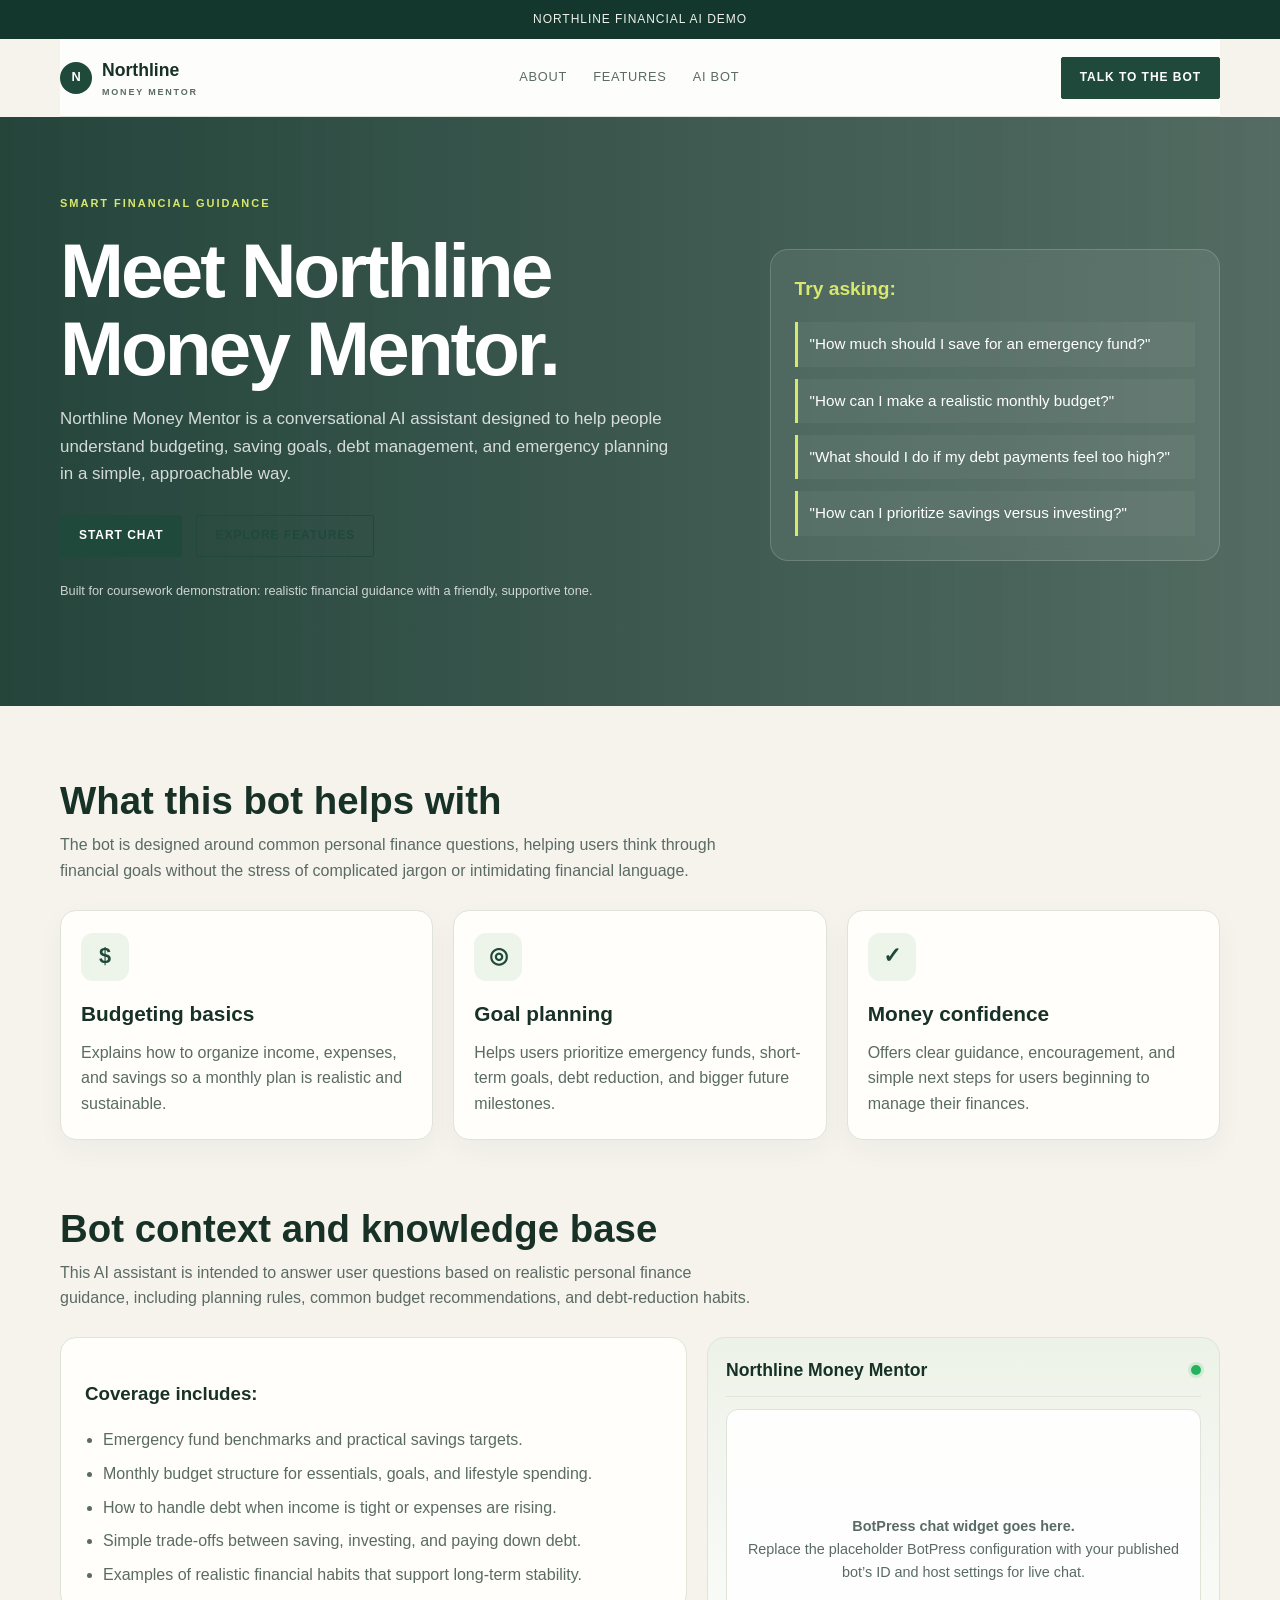
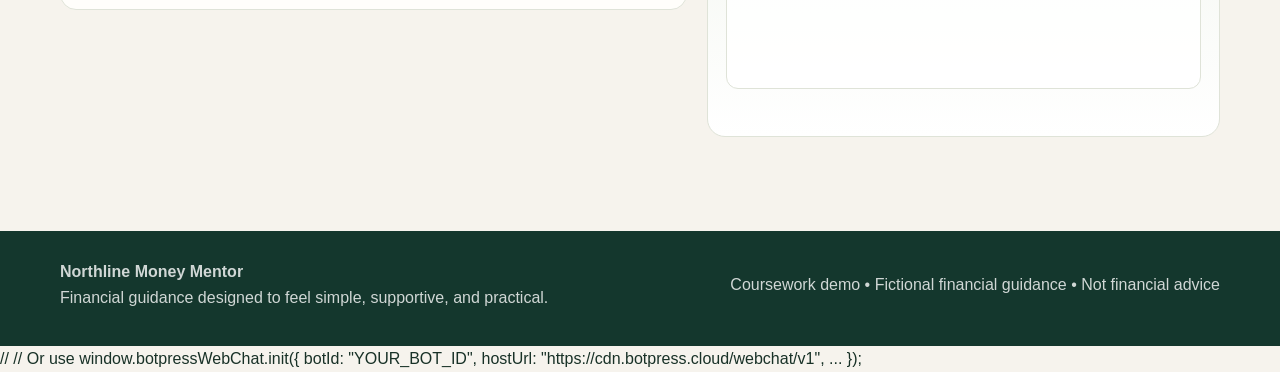
==== mybot.html @ 4130ef94 "Add website files" ====
<!doctype html>
<html lang="en">
<head>
  <meta charset="utf-8">
  <meta name="viewport" content="width=device-width, initial-scale=1">
  <meta name="description" content="Northline Money Mentor is a financial planning chatbot that helps users explore budgeting, emergency funds, savings goals, and debt planning.">
  <title>Northline Money Mentor | AI Budget Assistant</title>
  <style>
    :root {
      --paper: #f6f3ed;
      --white: #fffefb;
      --ink: #183127;
      --muted: #5a6b64;
      --green: #1f493a;
      --green-deep: #14372d;
      --lime: #d8e86d;
      --sand: #e9ece3;
      --rust: #b75f45;
      --line: #dfe3d8;
    }
    * { box-sizing: border-box; }
    body {
      margin: 0;
      font-family: Arial, Helvetica, sans-serif;
      background: var(--paper);
      color: var(--ink);
      line-height: 1.6;
    }
    a { color: inherit; text-decoration: none; }
    .wrap {
      width: min(1160px, calc(100% - 48px));
      margin: 0 auto;
    }
    .topbar {
      background: var(--green-deep);
      color: #edf1ea;
      text-align: center;
      padding: 10px 16px;
      font-size: 12px;
      letter-spacing: .08em;
      text-transform: uppercase;
    }
    .nav {
      display: flex;
      align-items: center;
      justify-content: space-between;
      min-height: 78px;
      gap: 16px;
      border-bottom: 1px solid var(--line);
      background: rgba(255,255,255,.78);
      backdrop-filter: blur(4px);
    }
    .brand {
      display: inline-flex;
      align-items: center;
      gap: 10px;
      font-weight: 700;
      font-size: 1.1rem;
    }
    .brand-mark {
      display: inline-grid;
      place-items: center;
      width: 32px;
      height: 32px;
      border-radius: 50%;
      background: var(--green);
      color: #fff;
      font-size: 0.8rem;
      font-weight: 700;
    }
    .brand small {
      display: block;
      color: var(--muted);
      font-size: 9px;
      letter-spacing: 1.8px;
      text-transform: uppercase;
      font-weight: 700;
    }
    .nav-links {
      display: flex;
      gap: 26px;
      align-items: center;
      color: var(--muted);
      font-size: 0.8rem;
      text-transform: uppercase;
      letter-spacing: .06em;
    }
    .nav-links a:hover { color: var(--rust); }
    .button {
      display: inline-flex;
      align-items: center;
      justify-content: center;
      padding: 0 18px;
      min-height: 42px;
      background: var(--green);
      color: white;
      border: 1px solid var(--green);
      border-radius: 2px;
      font-size: 12px;
      font-weight: 700;
      letter-spacing: .08em;
      text-transform: uppercase;
    }
    .button.secondary {
      background: transparent;
      color: var(--green);
    }
    .hero {
      position: relative;
      background: linear-gradient(90deg, rgba(20,55,45,.93), rgba(20,55,45,.72)), url('https://images.unsplash.com/photo-1554224155-8d04cb21cd6c?auto=format&fit=crop&w=1800&q=80') center/cover no-repeat;
      color: white;
      overflow: hidden;
    }
    .hero-inner {
      display: grid;
      grid-template-columns: 1.2fr .8fr;
      align-items: center;
      gap: 34px;
      padding: 78px 0 92px;
    }
    .eyebrow {
      color: var(--lime);
      text-transform: uppercase;
      letter-spacing: .18em;
      font-size: 11px;
      font-weight: 700;
      margin-bottom: 18px;
    }
    h1 {
      margin: 0 0 18px;
      font-size: clamp(2.75rem, 6vw, 5rem);
      line-height: 1.02;
      letter-spacing: -0.04em;
    }
    .lead {
      max-width: 620px;
      color: rgba(255,255,255,.8);
      font-size: 1.06rem;
      margin-bottom: 28px;
    }
    .hero-actions {
      display: flex;
      flex-wrap: wrap;
      gap: 14px;
      margin-bottom: 24px;
    }
    .mini-note {
      color: rgba(255,255,255,.76);
      font-size: 0.8rem;
    }
    .hero-panel {
      background: rgba(255,255,255,.08);
      border: 1px solid rgba(255,255,255,.16);
      padding: 24px;
      border-radius: 18px;
      backdrop-filter: blur(6px);
    }
    .hero-panel h2 {
      margin: 0 0 18px;
      font-size: 1.2rem;
      color: var(--lime);
    }
    .sample-ask {
      display: grid;
      gap: 12px;
      margin: 0;
      padding: 0;
      list-style: none;
      color: white;
      font-size: 0.95rem;
    }
    .sample-ask li {
      padding: 10px 12px;
      border-left: 3px solid var(--lime);
      background: rgba(255,255,255,.04);
    }
    main { padding: 58px 0 20px; }
    .section { padding: 16px 0 52px; }
    .section-header {
      margin-bottom: 26px;
    }
    .section-header h2 {
      margin: 0 0 10px;
      font-size: clamp(2rem, 3vw, 3rem);
      line-height: 1.1;
    }
    .section-header p {
      max-width: 700px;
      margin: 0;
      color: var(--muted);
      font-size: 1rem;
    }
    .feature-grid {
      display: grid;
      grid-template-columns: repeat(3, minmax(0, 1fr));
      gap: 20px;
    }
    .card {
      background: var(--white);
      border: 1px solid var(--line);
      border-radius: 16px;
      padding: 22px 20px;
      box-shadow: 0 10px 28px rgba(27,50,40,.04);
    }
    .card .icon {
      display: inline-grid;
      place-items: center;
      width: 48px;
      height: 48px;
      margin-bottom: 16px;
      border-radius: 12px;
      background: #edf4ea;
      color: var(--green);
      font-size: 1.35rem;
      font-weight: 700;
    }
    .card h3 {
      margin: 0 0 10px;
      font-size: 1.3rem;
    }
    .card p {
      margin: 0;
      color: var(--muted);
    }
    .content-grid {
      display: grid;
      grid-template-columns: 1.1fr .9fr;
      gap: 20px;
      align-items: start;
    }
    .list-panel {
      background: var(--white);
      border: 1px solid var(--line);
      border-radius: 16px;
      padding: 22px 24px;
    }
    .list-panel ul {
      margin: 18px 0 0;
      padding-left: 18px;
      color: var(--muted);
    }
    .list-panel li + li { margin-top: 8px; }
    .bot-box {
      background: linear-gradient(180deg, #edf2e8, #ffffff);
      border: 1px solid var(--line);
      border-radius: 18px;
      padding: 18px;
      min-height: 400px;
    }
    .bot-box-header {
      display: flex;
      justify-content: space-between;
      align-items: center;
      gap: 18px;
      margin-bottom: 12px;
      padding-bottom: 12px;
      border-bottom: 1px solid var(--line);
    }
    .bot-box-header h3 {
      margin: 0;
      font-size: 1.1rem;
    }
    .status-dot {
      display: inline-block;
      width: 10px;
      height: 10px;
      background: #26b25d;
      border-radius: 50%;
      box-shadow: 0 0 0 3px rgba(38,178,93,.15);
    }
    .chat-shell {
      background: rgba(255,255,255,.9);
      border: 1px solid var(--line);
      border-radius: 12px;
      padding: 10px;
      min-height: 280px;
      display: flex;
      align-items: center;
      justify-content: center;
      text-align: center;
      color: var(--muted);
      font-size: 0.9rem;
    }
    footer {
      background: var(--green-deep);
      color: rgba(255,255,255,.8);
      padding: 28px 0 36px;
      margin-top: 22px;
    }
    .footer-wrap {
      display: flex;
      justify-content: space-between;
      gap: 18px;
      align-items: center;
      flex-wrap: wrap;
    }
    @media (max-width: 780px) {
      .nav { flex-wrap: wrap; padding: 12px 0; }
      .nav-links { width: 100%; justify-content: center; flex-wrap: wrap; }
      .hero-inner, .feature-grid, .content-grid { grid-template-columns: 1fr; }
      .hero-inner { padding-top: 52px; padding-bottom: 62px; }
      .button { width: 100%; }
      .hero-actions { flex-direction: column; }
      .section { padding-bottom: 32px; }
    }
  </style>
</head>
<body>
  <div class="topbar">Northline Financial AI Demo</div>
  <header class="wrap nav">
    <a href="#top" class="brand" aria-label="Northline Money Mentor home">
      <span class="brand-mark">N</span>
      <span>
        Northline
        <small>Money Mentor</small>
      </span>
    </a>
    <nav class="nav-links" aria-label="Main navigation">
      <a href="#about">About</a>
      <a href="#features">Features</a>
      <a href="#bot">AI Bot</a>
    </nav>
    <a href="#bot" class="button">Talk to the bot</a>
  </header>

  <section class="hero" id="top">
    <div class="wrap hero-inner">
      <div>
        <div class="eyebrow">Smart financial guidance</div>
        <h1>Meet Northline Money Mentor.</h1>
        <p class="lead">Northline Money Mentor is a conversational AI assistant designed to help people understand budgeting, saving goals, debt management, and emergency planning in a simple, approachable way.</p>
        <div class="hero-actions">
          <a href="#bot" class="button">Start chat</a>
          <a href="#features" class="button secondary">Explore features</a>
        </div>
        <p class="mini-note">Built for coursework demonstration: realistic financial guidance with a friendly, supportive tone.</p>
      </div>
      <aside class="hero-panel" aria-label="Bot samples">
        <h2>Try asking:</h2>
        <ul class="sample-ask">
          <li>"How much should I save for an emergency fund?"</li>
          <li>"How can I make a realistic monthly budget?"</li>
          <li>"What should I do if my debt payments feel too high?"</li>
          <li>"How can I prioritize savings versus investing?"</li>
        </ul>
      </aside>
    </div>
  </section>

  <main>
    <section class="section wrap" id="about">
      <div class="section-header">
        <h2>What this bot helps with</h2>
        <p>The bot is designed around common personal finance questions, helping users think through financial goals without the stress of complicated jargon or intimidating financial language.</p>
      </div>
      <div class="feature-grid">
        <article class="card">
          <div class="icon">$</div>
          <h3>Budgeting basics</h3>
          <p>Explains how to organize income, expenses, and savings so a monthly plan is realistic and sustainable.</p>
        </article>
        <article class="card">
          <div class="icon">◎</div>
          <h3>Goal planning</h3>
          <p>Helps users prioritize emergency funds, short-term goals, debt reduction, and bigger future milestones.</p>
        </article>
        <article class="card">
          <div class="icon">✓</div>
          <h3>Money confidence</h3>
          <p>Offers clear guidance, encouragement, and simple next steps for users beginning to manage their finances.</p>
        </article>
      </div>
    </section>

    <section class="section wrap" id="features">
      <div class="section-header">
        <h2>Bot context and knowledge base</h2>
        <p>This AI assistant is intended to answer user questions based on realistic personal finance guidance, including planning rules, common budget recommendations, and debt-reduction habits.</p>
      </div>
      <div class="content-grid">
        <div class="list-panel">
          <h3>Coverage includes:</h3>
          <ul>
            <li>Emergency fund benchmarks and practical savings targets.</li>
            <li>Monthly budget structure for essentials, goals, and lifestyle spending.</li>
            <li>How to handle debt when income is tight or expenses are rising.</li>
            <li>Simple trade-offs between saving, investing, and paying down debt.</li>
            <li>Examples of realistic financial habits that support long-term stability.</li>
          </ul>
        </div>
        <div class="bot-box" id="bot">
          <div class="bot-box-header">
            <h3>Northline Money Mentor</h3>
            <span class="status-dot" aria-label="Bot online"></span>
          </div>
          <div class="chat-shell">
            <div>
              <strong>BotPress chat widget goes here.</strong><br>
              Replace the placeholder BotPress configuration with your published bot’s ID and host settings for live chat.
            </div>
          </div>
        </div>
      </div>
    </section>
  </main>

  <footer>
    <div class="wrap footer-wrap">
      <div>
        <strong>Northline Money Mentor</strong><br>
        Financial guidance designed to feel simple, supportive, and practical.
      </div>
      <div>Coursework demo • Fictional financial guidance • Not financial advice</div>
    </div>
  </footer>

  <script>
    // BotPress embed placeholder. Replace BOT_ID and related values with the published BotPress bot configuration.
    // Example:
    // <script src="https://cdn.botpress.cloud/webchat/v1/inject.js"></script>
    // <script src="https://mediafiles.botpress.cloud/YOUR_BOT_ID/webchat/config.js" defer></script>
    // Or use window.botpressWebChat.init({ botId: "YOUR_BOT_ID", hostUrl: "https://cdn.botpress.cloud/webchat/v1", ... });
  </script>
</body>
</html>
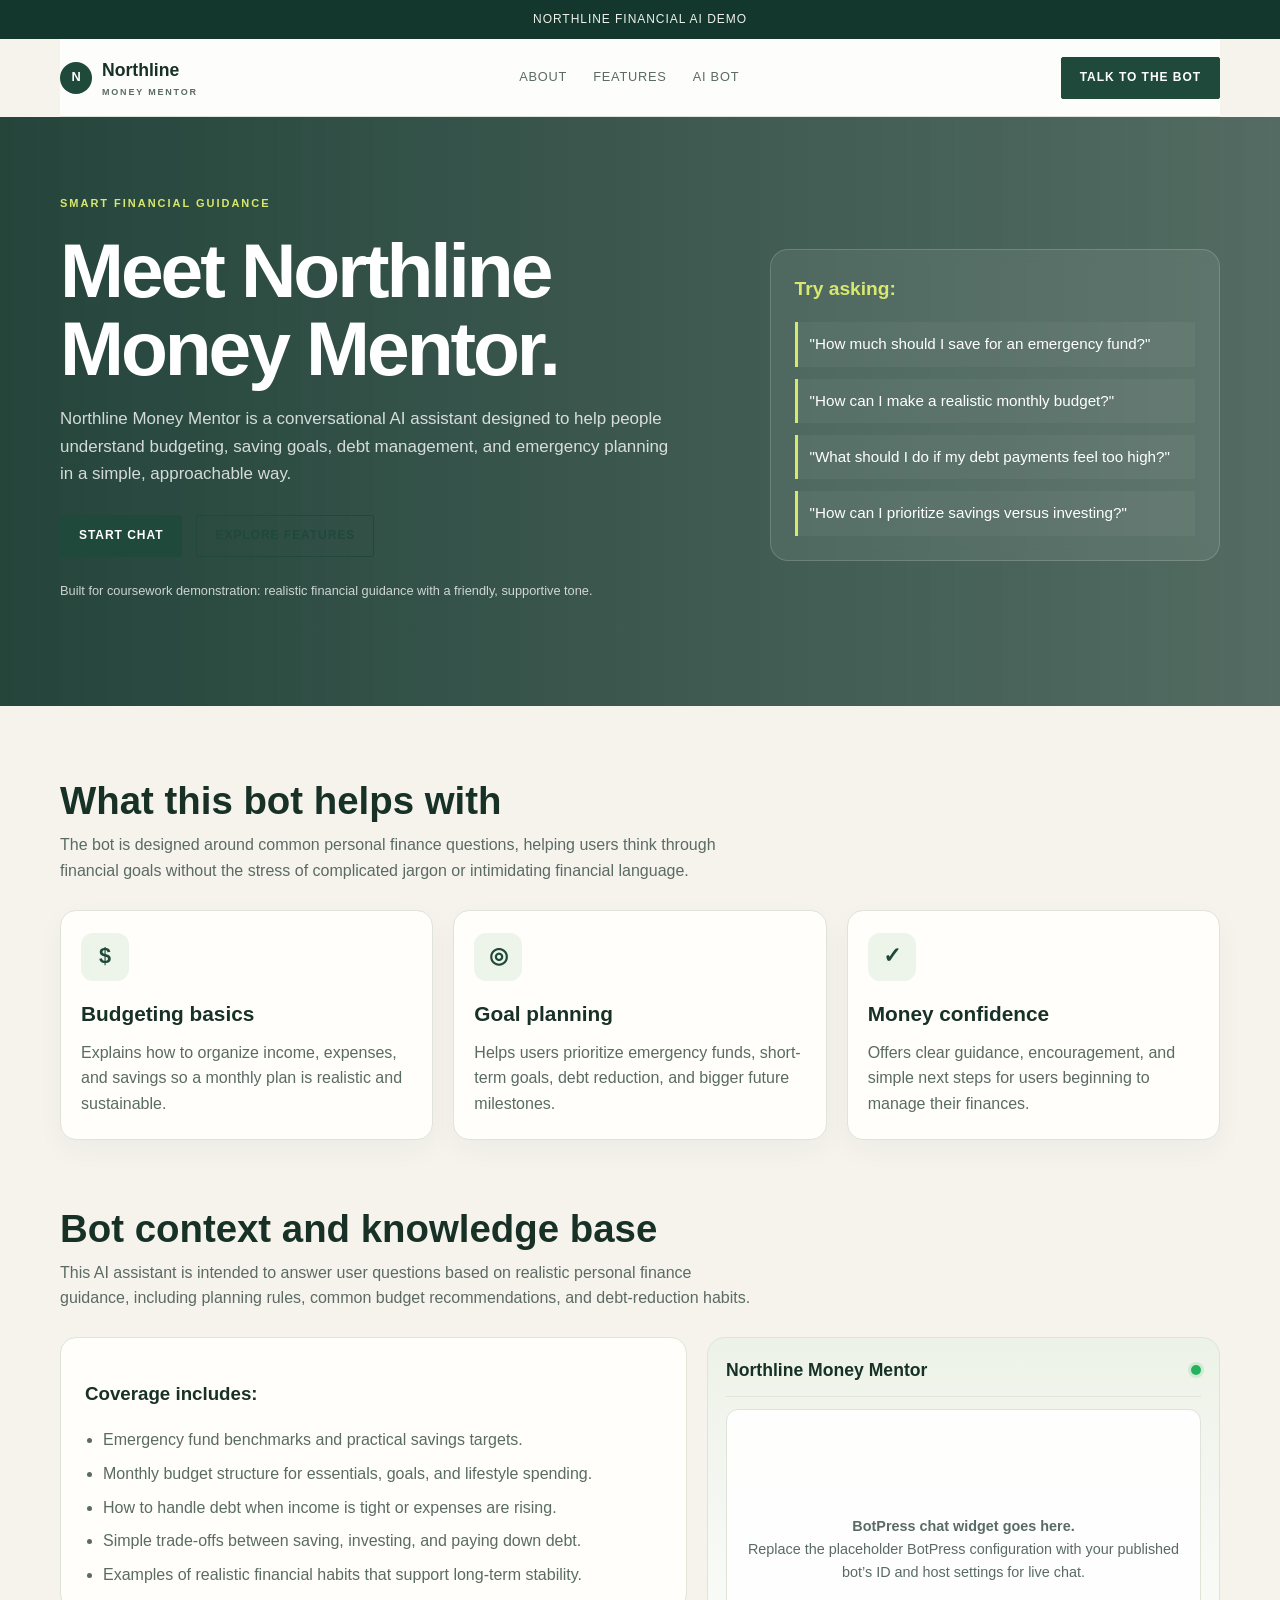
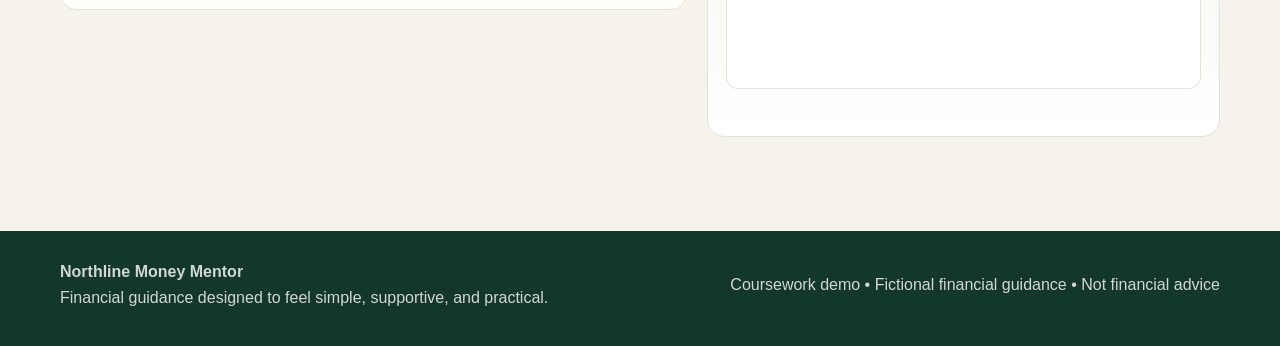
==== commit 70111d3f: "Update bot page with live BotPress webchat" ====
--- a/mybot.html
+++ b/mybot.html
@@ -414,12 +414,7 @@
     </div>
   </footer>
 
-  <script>
-    // BotPress embed placeholder. Replace BOT_ID and related values with the published BotPress bot configuration.
-    // Example:
-    // <script src="https://cdn.botpress.cloud/webchat/v1/inject.js"></script>
-    // <script src="https://mediafiles.botpress.cloud/YOUR_BOT_ID/webchat/config.js" defer></script>
-    // Or use window.botpressWebChat.init({ botId: "YOUR_BOT_ID", hostUrl: "https://cdn.botpress.cloud/webchat/v1", ... });
-  </script>
+  <script src="https://cdn.botpress.cloud/webchat/v5.0/inject.js"></script>
+  <script src="https://files.bpcontent.cloud/2026/11/04/22/20261104223217-40VD699A.js" defer></script>
 </body>
 </html>
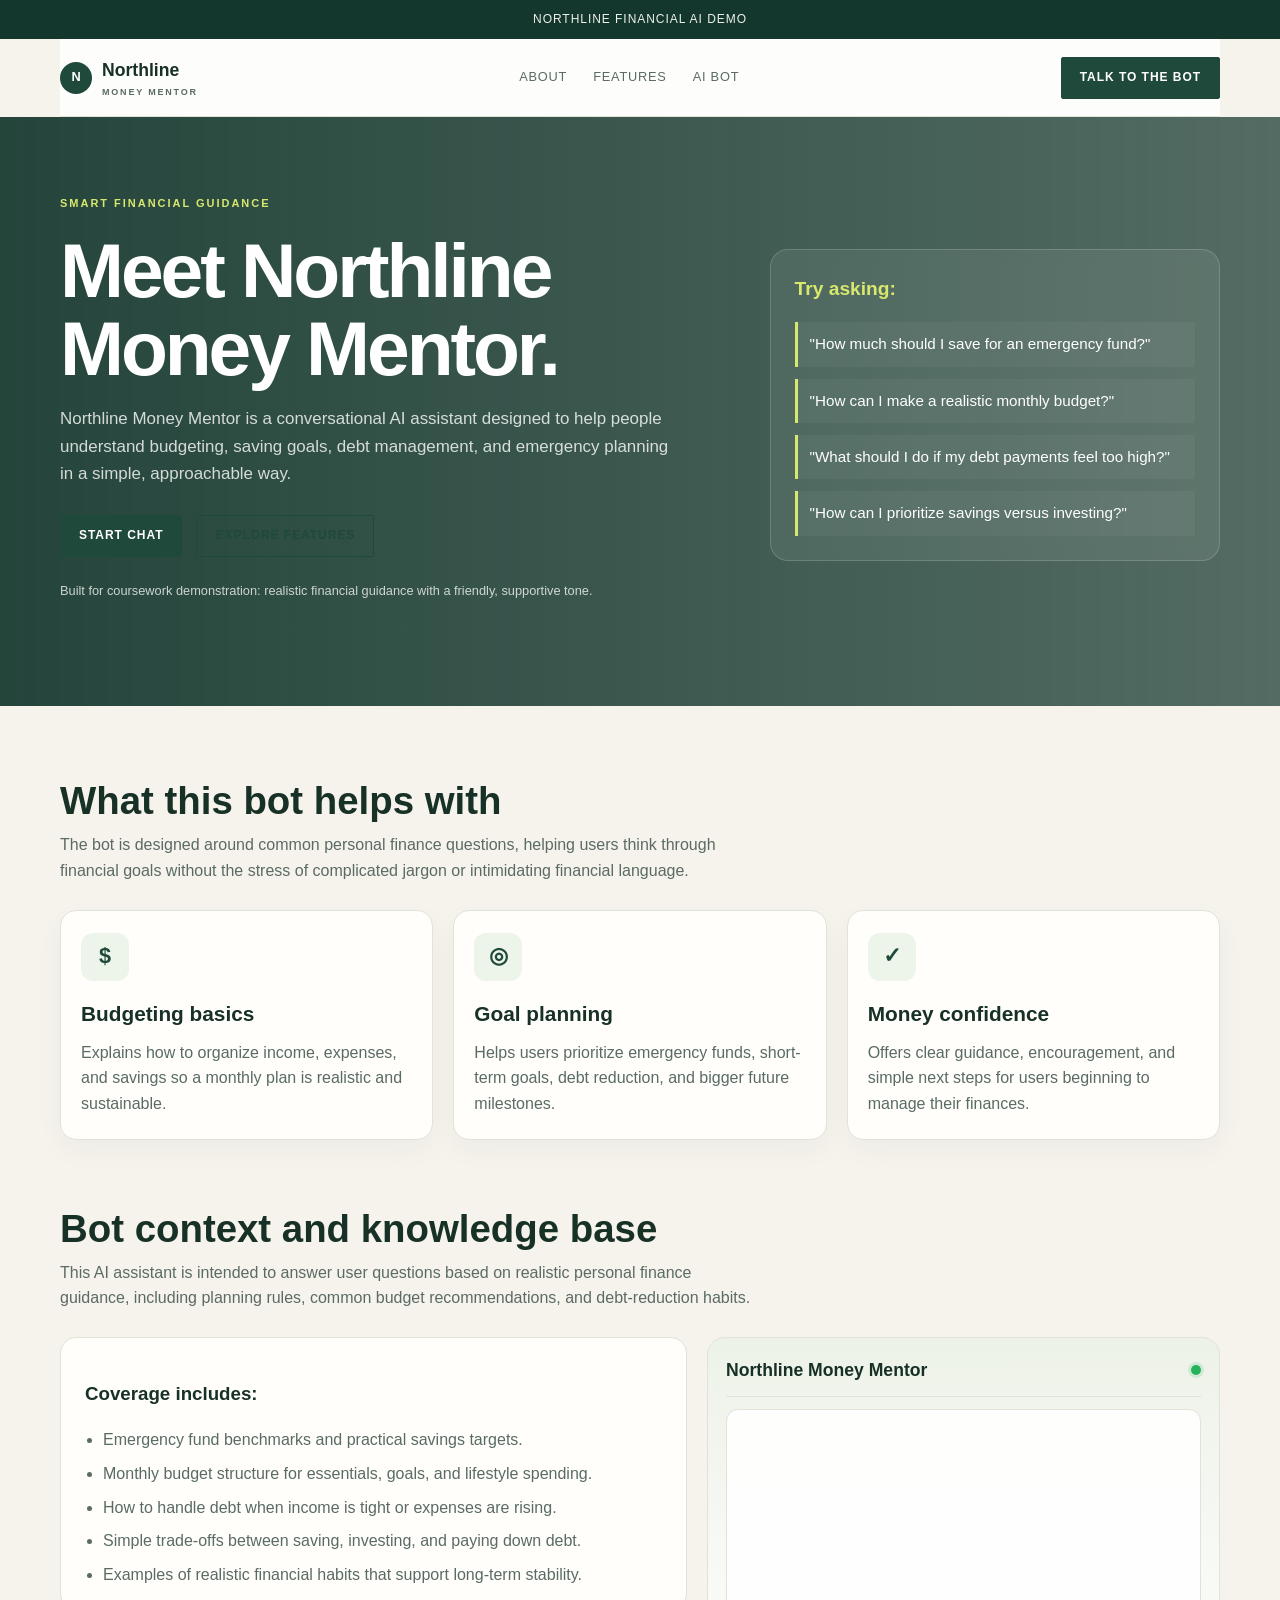
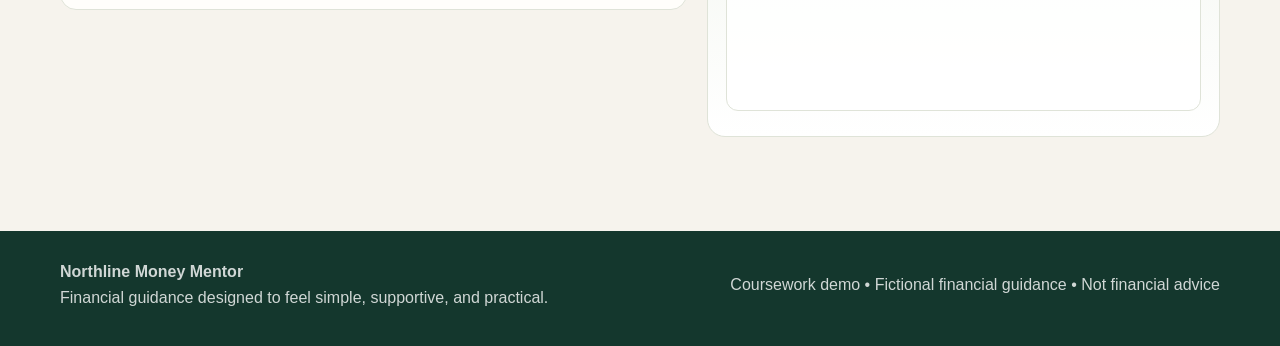
==== commit e4300ce4: "Fix BotPress widget embed" ====
--- a/mybot.html
+++ b/mybot.html
@@ -393,11 +393,8 @@
             <h3>Northline Money Mentor</h3>
             <span class="status-dot" aria-label="Bot online"></span>
           </div>
-          <div class="chat-shell">
-            <div>
-              <strong>BotPress chat widget goes here.</strong><br>
-              Replace the placeholder BotPress configuration with your published bot’s ID and host settings for live chat.
-            </div>
+          <div class="chat-shell" id="botpress-container" aria-live="polite">
+            <div id="bp-webchat" style="width:100%; height:100%; min-height:280px;"></div>
           </div>
         </div>
       </div>
@@ -415,6 +412,22 @@
   </footer>
 
   <script src="https://cdn.botpress.cloud/webchat/v5.0/inject.js"></script>
-  <script src="https://files.bpcontent.cloud/2026/11/04/22/20261104223217-40VD699A.js" defer></script>
+  <script>
+    window.botpressWebChat.init({
+      botId: "2c56f350-6e19-406a-b018-a4781deb5ff3",
+      hostUrl: "https://cdn.botpress.cloud/webchat/v5.0",
+      messagingUrl: "https://messaging.botpress.cloud",
+      clientId: "2c56f350-6e19-406a-b018-a4781deb5ff3",
+      composerPlaceholder: "Ask Northline Money Mentor",
+      showConversationsButton: true,
+      enableConversationDeletion: false,
+      showPoweredBy: false,
+      hideWidget: false,
+      disableAnimations: false,
+      containerWidth: "100%",
+      containerHeight: "100%",
+      stylesheet: "https://files.bpcontent.cloud/2026/11/04/22/20261104223217-40VD699A.js"
+    });
+  </script>
 </body>
 </html>
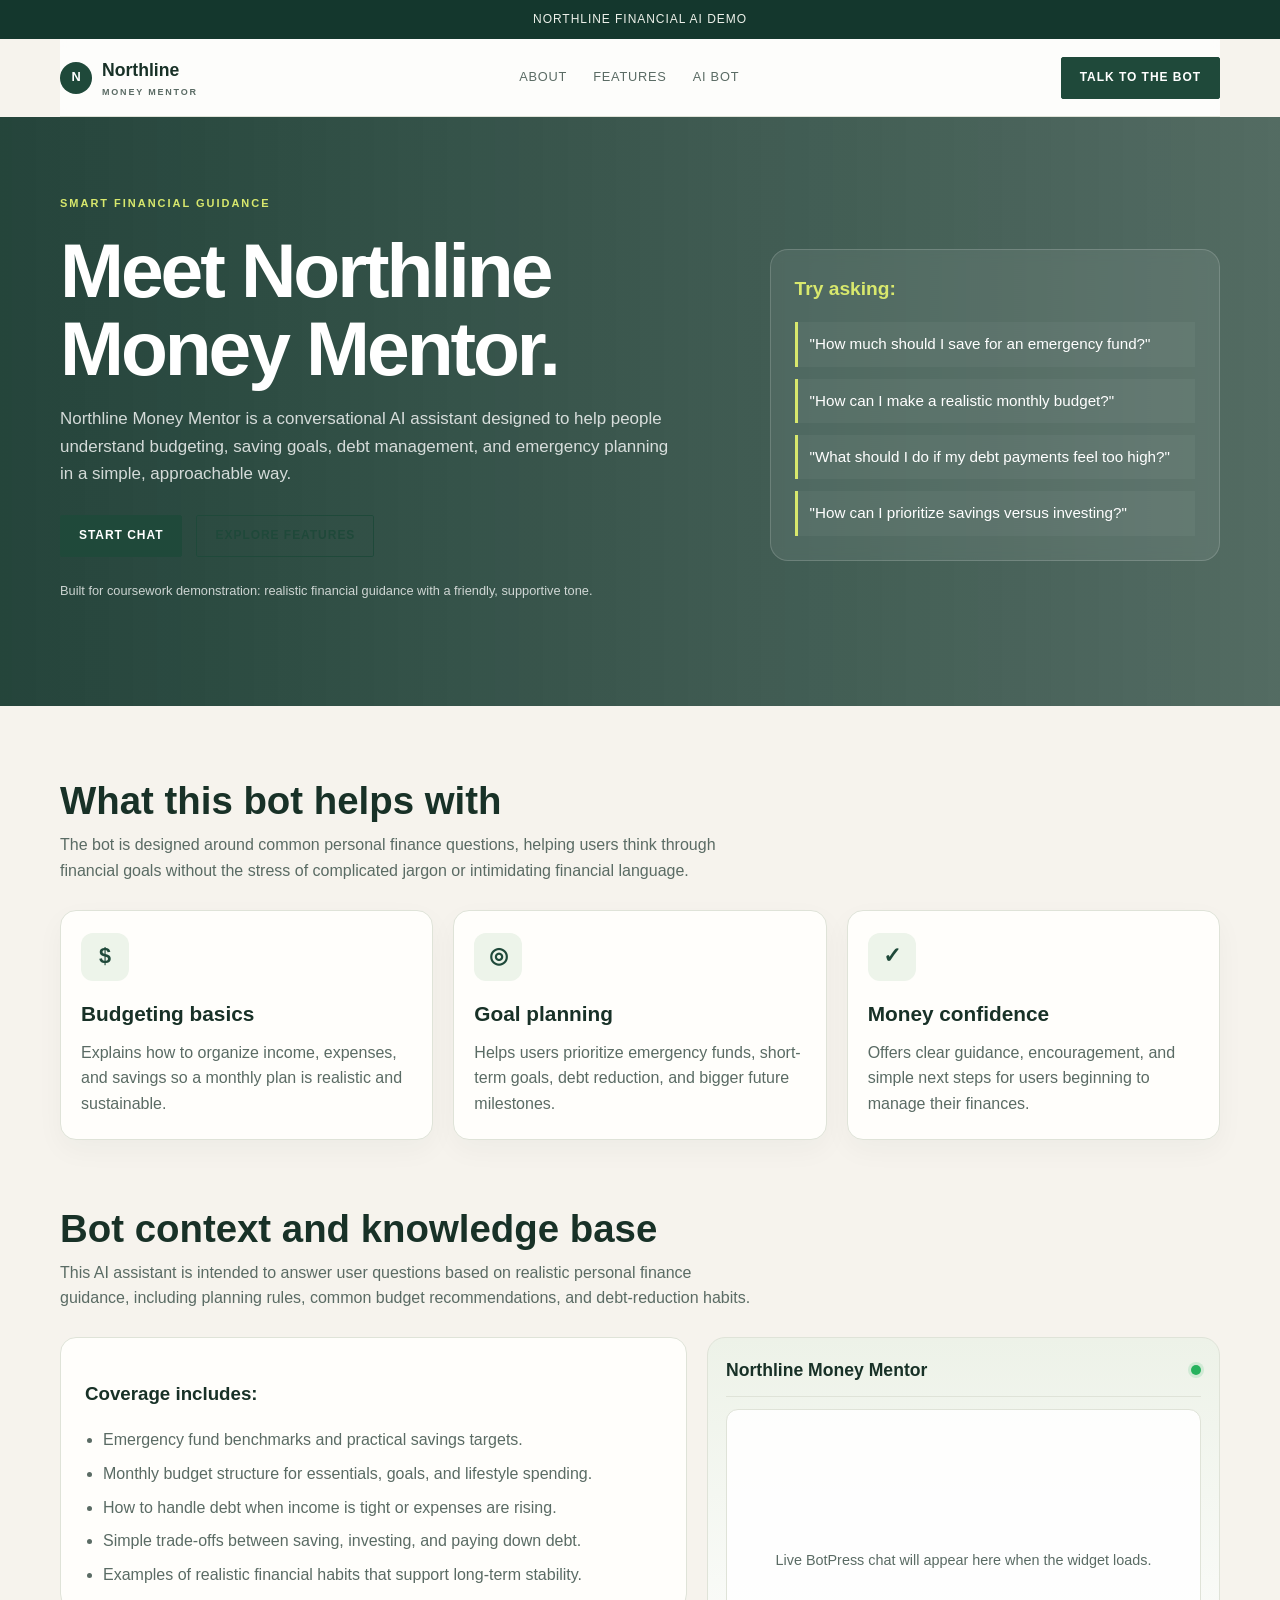
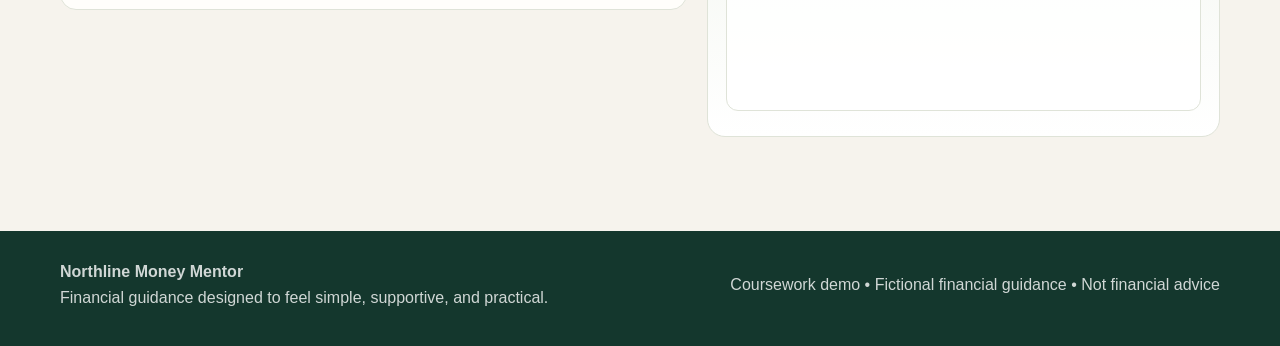
==== commit 1a487705: "Fix BotPress embed to use generated config" ====
--- a/mybot.html
+++ b/mybot.html
@@ -393,8 +393,10 @@
             <h3>Northline Money Mentor</h3>
             <span class="status-dot" aria-label="Bot online"></span>
           </div>
-          <div class="chat-shell" id="botpress-container" aria-live="polite">
-            <div id="bp-webchat" style="width:100%; height:100%; min-height:280px;"></div>
+          <div class="chat-shell" aria-live="polite">
+            <div style="width:100%; min-height:280px; display:grid; place-items:center; color: var(--muted);">
+              Live BotPress chat will appear here when the widget loads.
+            </div>
           </div>
         </div>
       </div>
@@ -411,23 +413,7 @@
     </div>
   </footer>
 
-  <script src="https://cdn.botpress.cloud/webchat/v5.0/inject.js"></script>
-  <script>
-    window.botpressWebChat.init({
-      botId: "2c56f350-6e19-406a-b018-a4781deb5ff3",
-      hostUrl: "https://cdn.botpress.cloud/webchat/v5.0",
-      messagingUrl: "https://messaging.botpress.cloud",
-      clientId: "2c56f350-6e19-406a-b018-a4781deb5ff3",
-      composerPlaceholder: "Ask Northline Money Mentor",
-      showConversationsButton: true,
-      enableConversationDeletion: false,
-      showPoweredBy: false,
-      hideWidget: false,
-      disableAnimations: false,
-      containerWidth: "100%",
-      containerHeight: "100%",
-      stylesheet: "https://files.bpcontent.cloud/2026/11/04/22/20261104223217-40VD699A.js"
-    });
-  </script>
+  <script src="https://cdn.botpress.cloud/webchat/v1/inject.js"></script>
+  <script src="https://files.bpcontent.cloud/2026/11/04/22/20261104223217-40VD699A.js" defer></script>
 </body>
 </html>
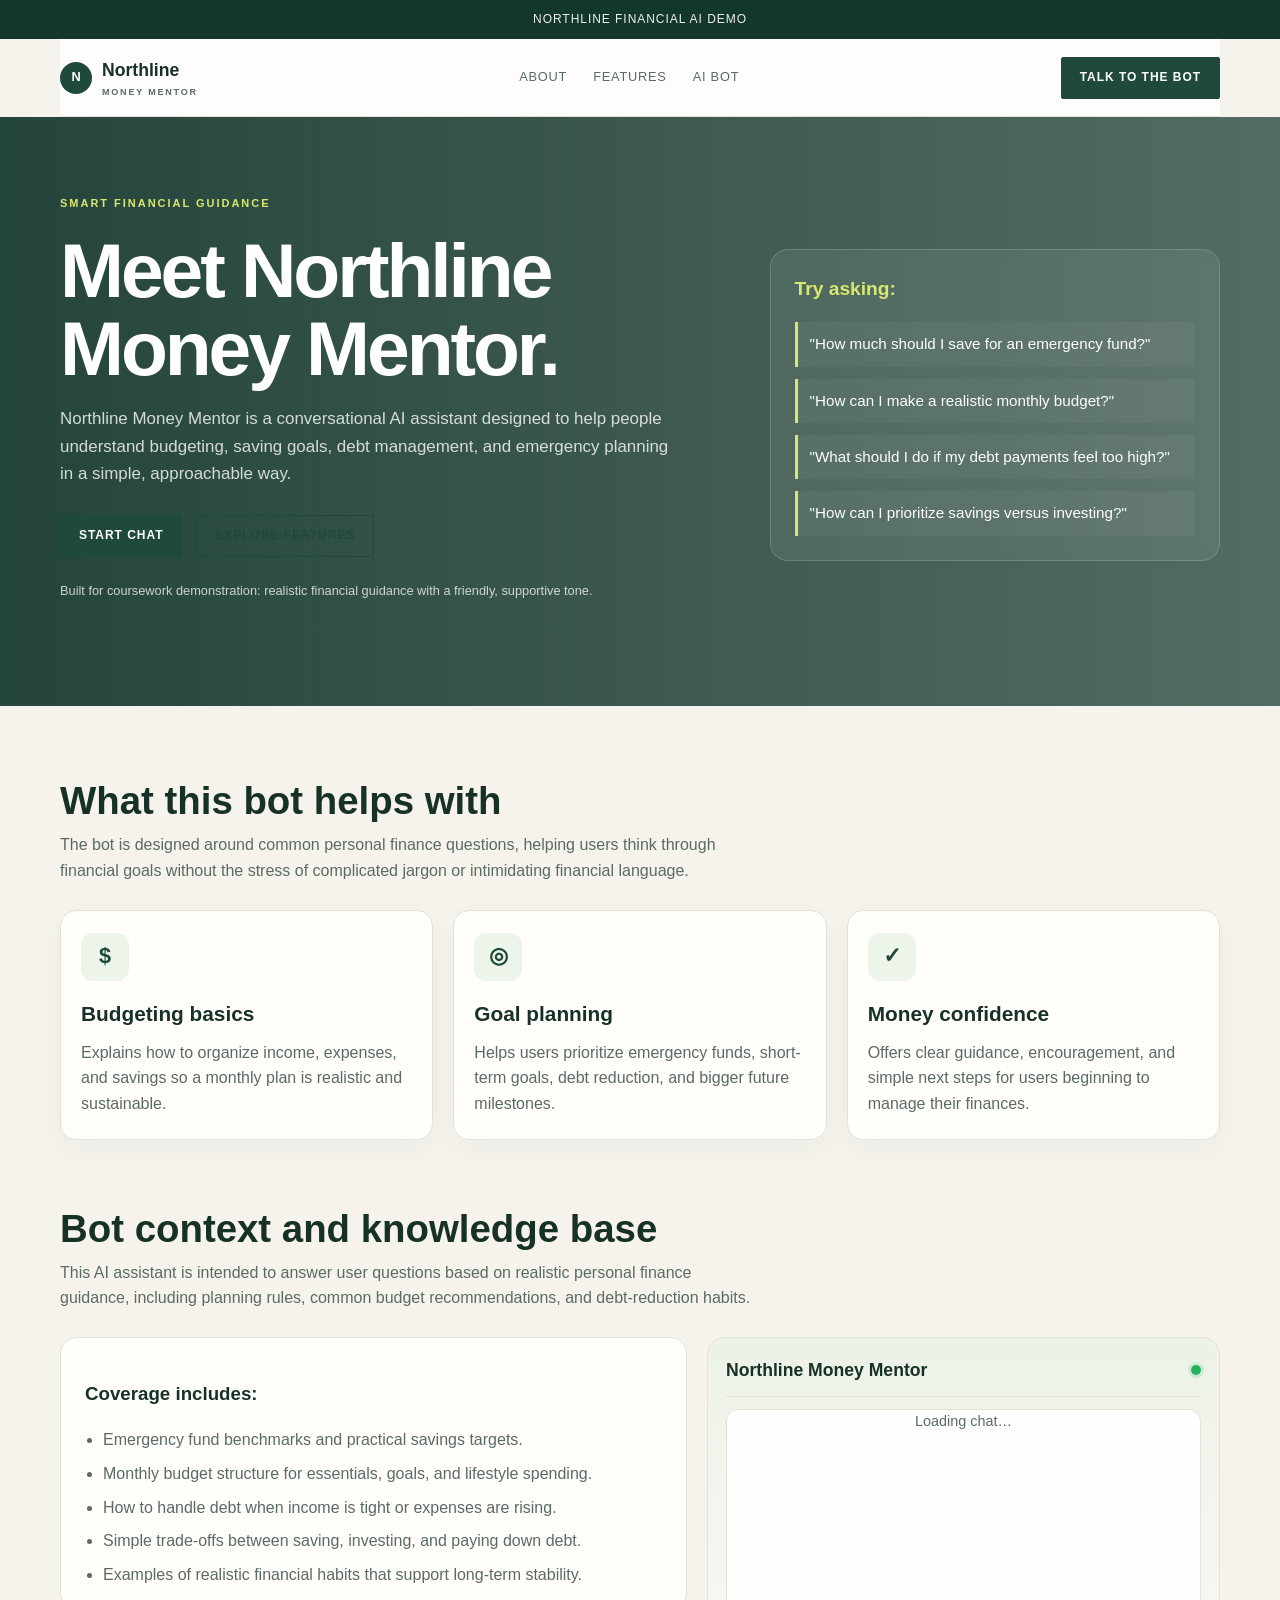
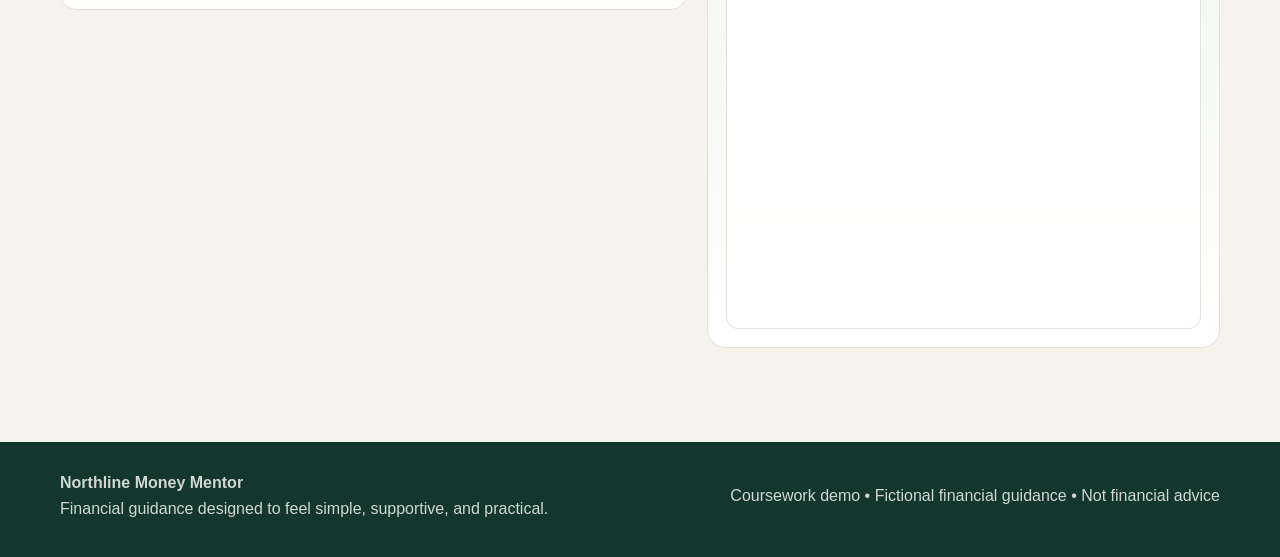
==== commit 4b514f91: "Embed BotPress v3 webchat inline in bot box Co-Authored-By: Claude Sonnet 5.5 <noreply@anthropic.com" ====
--- a/mybot.html
+++ b/mybot.html
@@ -393,9 +393,9 @@
             <h3>Northline Money Mentor</h3>
             <span class="status-dot" aria-label="Bot online"></span>
           </div>
-          <div class="chat-shell" aria-live="polite">
-            <div style="width:100%; min-height:280px; display:grid; place-items:center; color: var(--muted);">
-              Live BotPress chat will appear here when the widget loads.
+          <div class="chat-shell" aria-live="polite" style="padding:0; height:520px; overflow:hidden;">
+            <div id="webchat" style="width:100%; height:100%;">
+              <span id="chat-loading">Loading chat…</span>
             </div>
           </div>
         </div>
@@ -413,7 +413,35 @@
     </div>
   </footer>
 
-  <script src="https://cdn.botpress.cloud/webchat/v1/inject.js"></script>
-  <script src="https://files.bpcontent.cloud/2026/11/04/22/20261104223217-40VD699A.js" defer></script>
+  <script src="https://cdn.botpress.cloud/webchat/v3.6/inject.js"></script>
+  <script>
+    window.botpress.on("webchat:ready", function () {
+      var loading = document.getElementById("chat-loading");
+      if (loading) loading.remove();
+      window.botpress.open();
+    });
+    window.botpress.init({
+      botId: "141d1d99-485c-4092-8124-1309ac3b9bc8",
+      clientId: "b2f9ed81-f1b3-42e5-9e60-46a36e9a3665",
+      selector: "#webchat",
+      configuration: {
+        version: "v2",
+        botName: "Northline Money Mentor",
+        botDescription: "Get approachable guidance on budgeting, savings goals, debt management, and emergency planning.",
+        website: { title: "Website", link: "https://neonaputh.github.io/" },
+        feedbackEnabled: true,
+        allowFileUpload: true,
+        soundEnabled: true,
+        conversationHistory: true,
+        homePageEnabled: true,
+        welcomeHeading: "Make your next money decision with confidence",
+        welcomeSubtitle: "Ask about budgeting, emergency savings, debt, or balancing your financial goals.",
+        conversationStartersEnabled: false,
+        citationsEnabled: true,
+        hideWidget: true,
+        showCloseButton: false
+      }
+    });
+  </script>
 </body>
 </html>
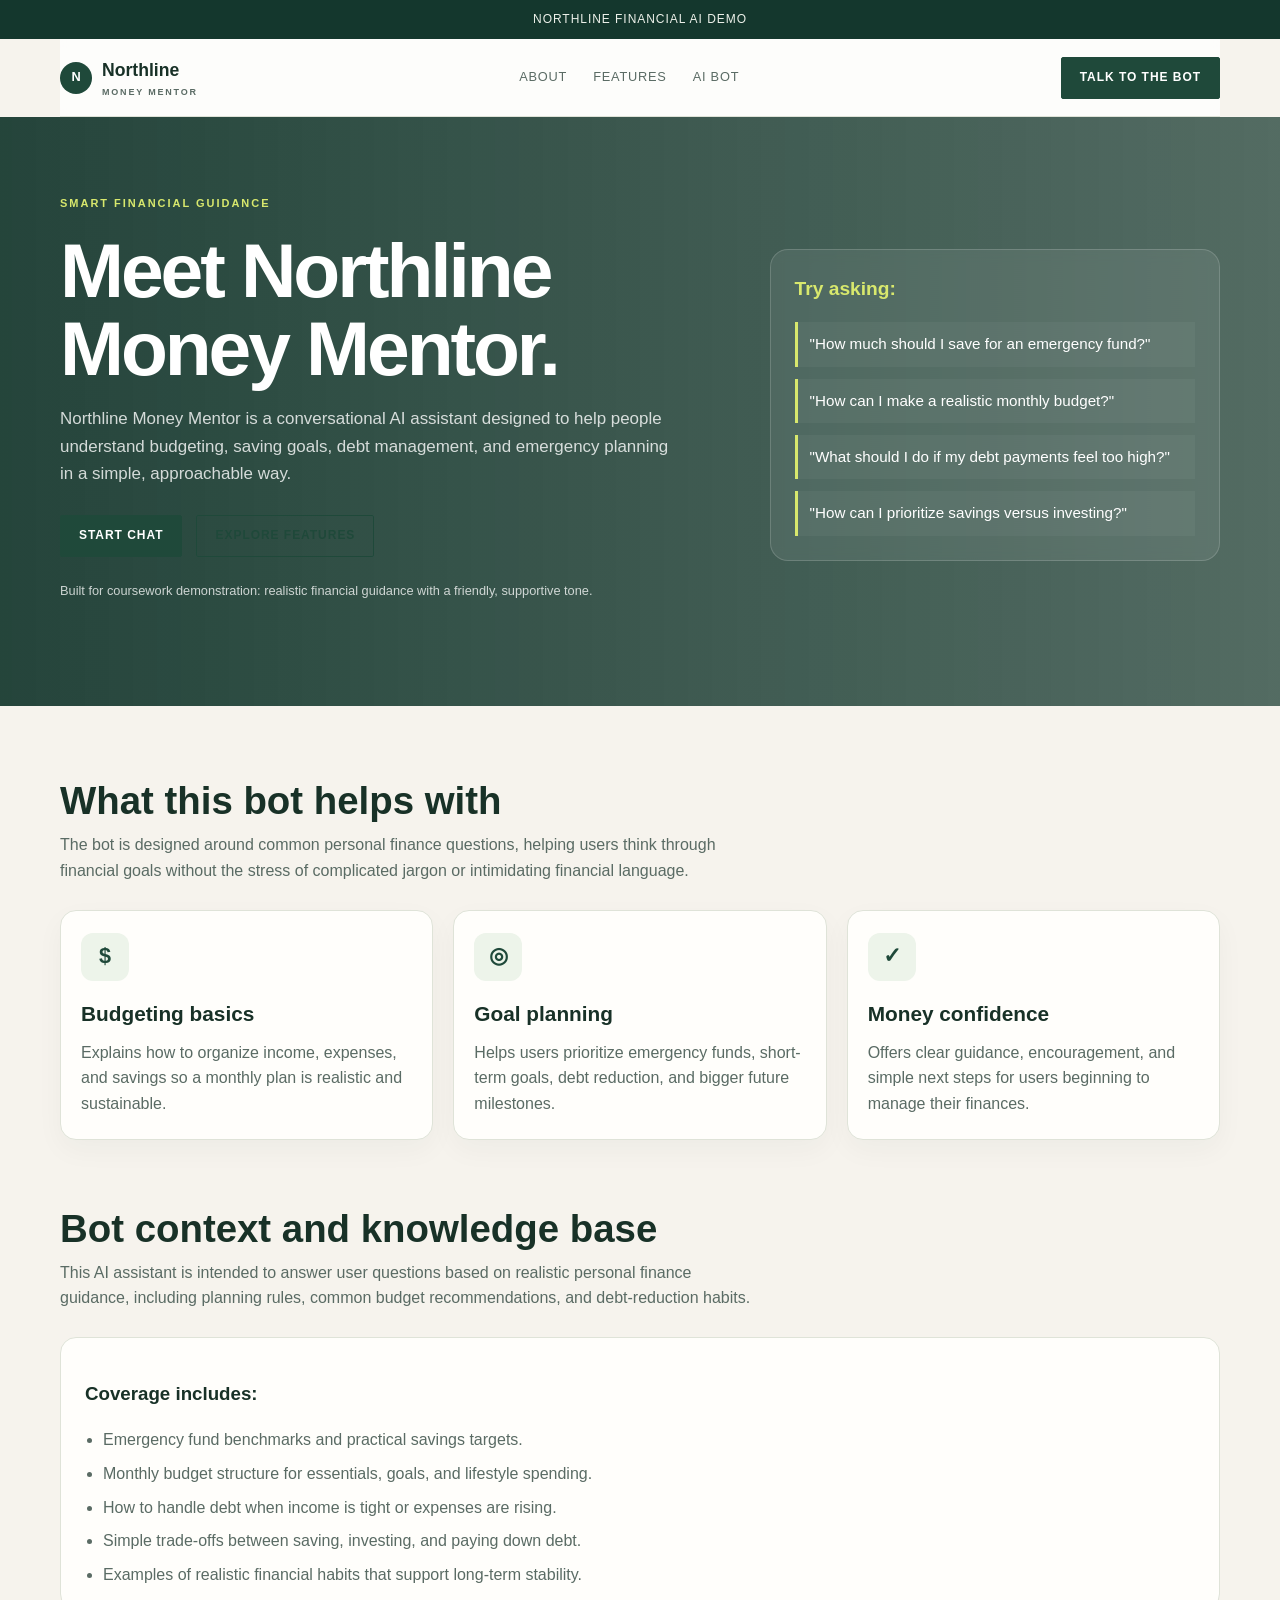
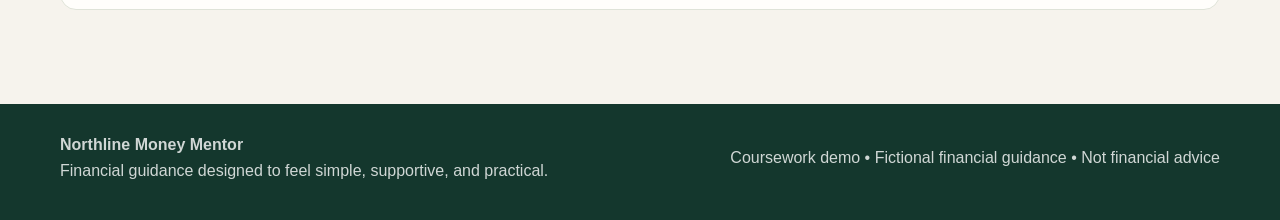
==== commit 9b303584: "Remove inline chat box; use floating widget, link buttons open chat Co-Authored-By: Claude Sonnet 5." ====
--- a/mybot.html
+++ b/mybot.html
@@ -224,7 +224,7 @@
     }
     .content-grid {
       display: grid;
-      grid-template-columns: 1.1fr .9fr;
+      grid-template-columns: 1fr;
       gap: 20px;
       align-items: start;
     }
@@ -318,9 +318,9 @@
     <nav class="nav-links" aria-label="Main navigation">
       <a href="#about">About</a>
       <a href="#features">Features</a>
-      <a href="#bot">AI Bot</a>
+      <a href="#" onclick="window.botpress.open(); return false;">AI Bot</a>
     </nav>
-    <a href="#bot" class="button">Talk to the bot</a>
+    <a href="#" onclick="window.botpress.open(); return false;" class="button">Talk to the bot</a>
   </header>
 
   <section class="hero" id="top">
@@ -330,7 +330,7 @@
         <h1>Meet Northline Money Mentor.</h1>
         <p class="lead">Northline Money Mentor is a conversational AI assistant designed to help people understand budgeting, saving goals, debt management, and emergency planning in a simple, approachable way.</p>
         <div class="hero-actions">
-          <a href="#bot" class="button">Start chat</a>
+          <a href="#" onclick="window.botpress.open(); return false;" class="button">Start chat</a>
           <a href="#features" class="button secondary">Explore features</a>
         </div>
         <p class="mini-note">Built for coursework demonstration: realistic financial guidance with a friendly, supportive tone.</p>
@@ -388,17 +388,6 @@
             <li>Examples of realistic financial habits that support long-term stability.</li>
           </ul>
         </div>
-        <div class="bot-box" id="bot">
-          <div class="bot-box-header">
-            <h3>Northline Money Mentor</h3>
-            <span class="status-dot" aria-label="Bot online"></span>
-          </div>
-          <div class="chat-shell" aria-live="polite" style="padding:0; height:520px; overflow:hidden;">
-            <div id="webchat" style="width:100%; height:100%;">
-              <span id="chat-loading">Loading chat…</span>
-            </div>
-          </div>
-        </div>
       </div>
     </section>
   </main>
@@ -415,15 +404,9 @@
 
   <script src="https://cdn.botpress.cloud/webchat/v3.6/inject.js"></script>
   <script>
-    window.botpress.on("webchat:ready", function () {
-      var loading = document.getElementById("chat-loading");
-      if (loading) loading.remove();
-      window.botpress.open();
-    });
     window.botpress.init({
       botId: "141d1d99-485c-4092-8124-1309ac3b9bc8",
       clientId: "b2f9ed81-f1b3-42e5-9e60-46a36e9a3665",
-      selector: "#webchat",
       configuration: {
         version: "v2",
         botName: "Northline Money Mentor",
@@ -437,9 +420,7 @@
         welcomeHeading: "Make your next money decision with confidence",
         welcomeSubtitle: "Ask about budgeting, emergency savings, debt, or balancing your financial goals.",
         conversationStartersEnabled: false,
-        citationsEnabled: true,
-        hideWidget: true,
-        showCloseButton: false
+        citationsEnabled: true
       }
     });
   </script>
